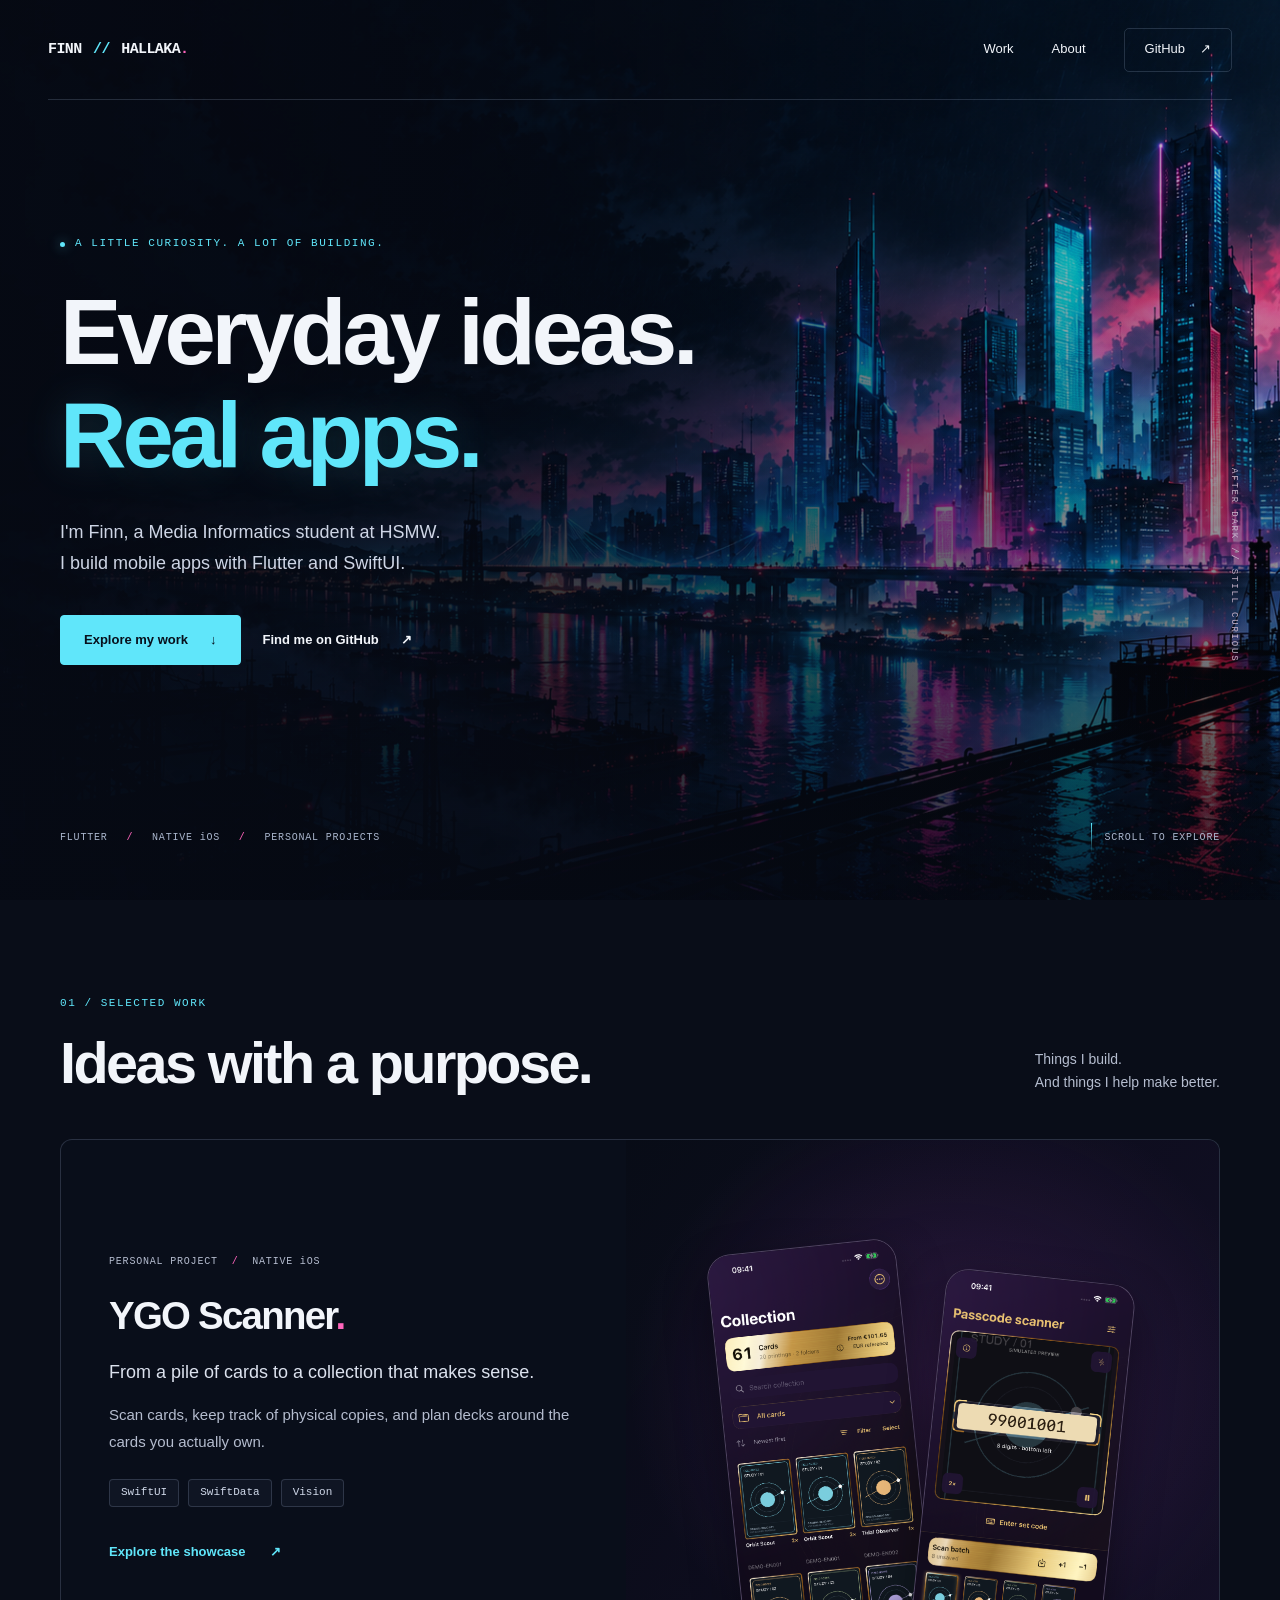
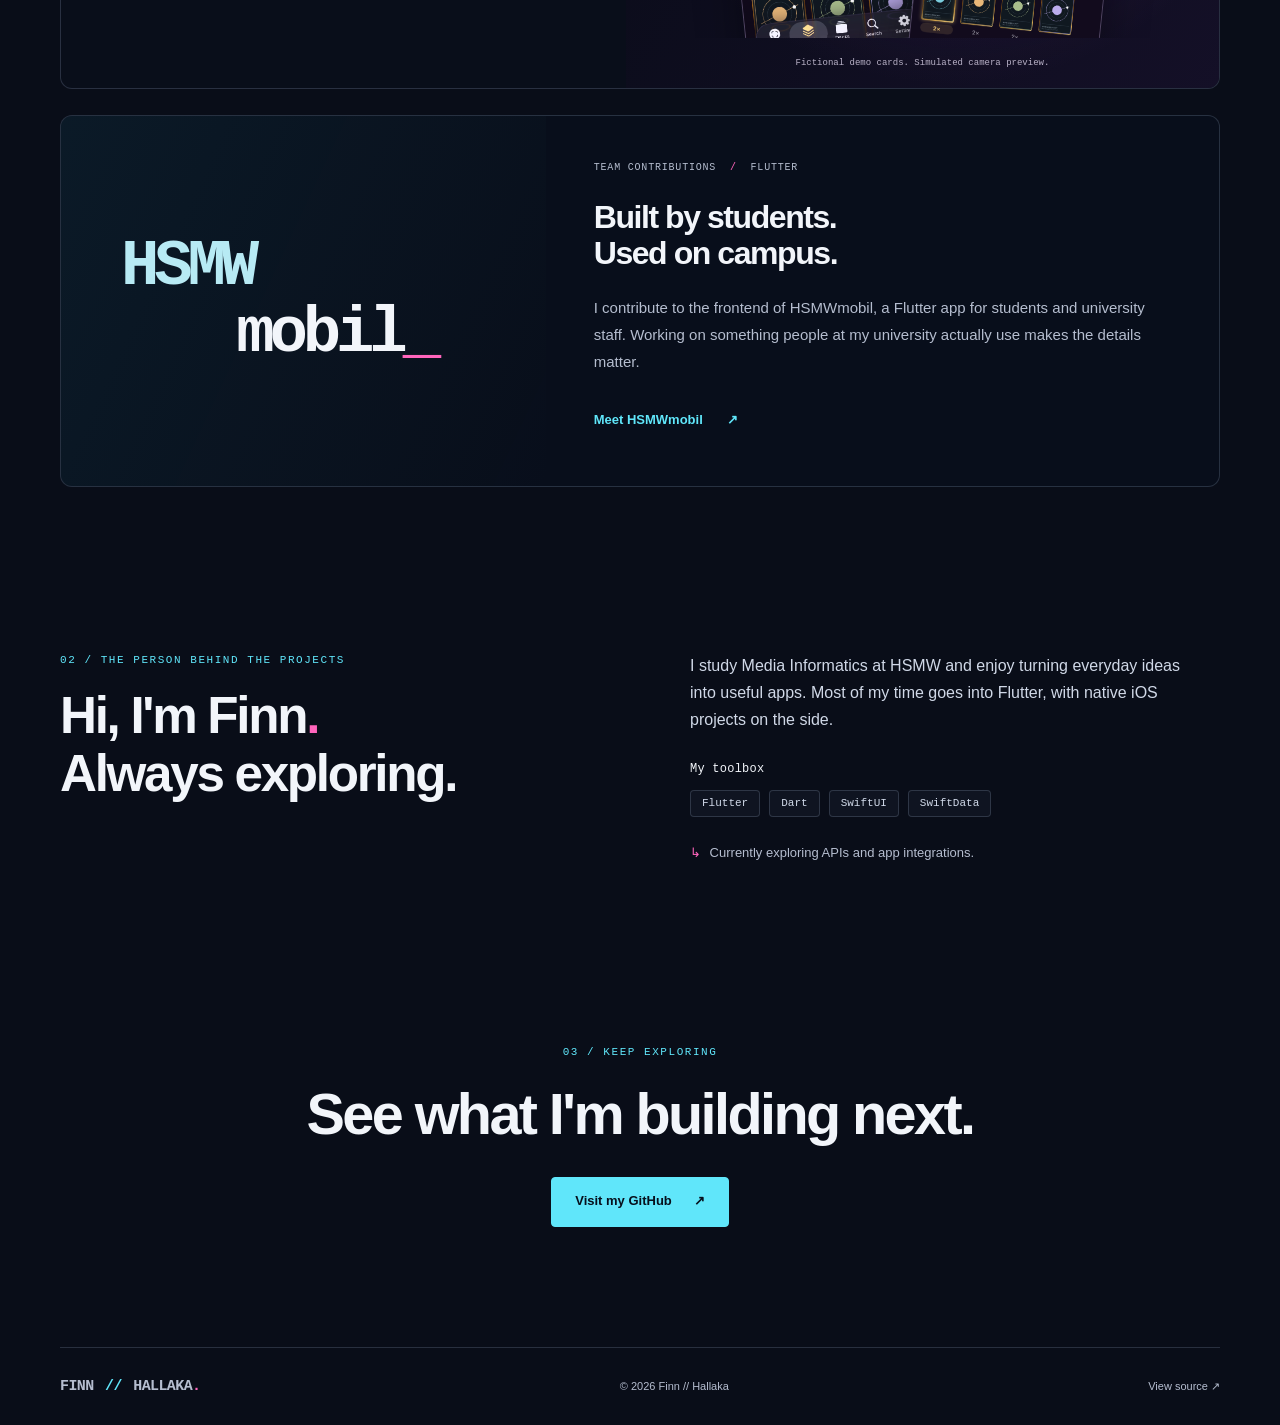
==== site/index.html @ 642d0699 "Build Neon City portfolio for GitHub Pages" ====
<!doctype html>
<html lang="en">
<head>
  <meta charset="utf-8">
  <meta name="viewport" content="width=device-width, initial-scale=1">
  <meta name="color-scheme" content="dark">
  <meta name="theme-color" content="#090d18">
  <title>Finn // Hallaka — Mobile apps &amp; everyday ideas</title>
  <meta name="description" content="Media Informatics student building Flutter and native iOS apps. Explore YGO Scanner, HSMWmobil contributions, and the ideas behind them.">
  <meta property="og:title" content="Finn // Hallaka — Neon City">
  <meta property="og:description" content="Mobile apps. Personal projects. Always exploring.">
  <meta property="og:type" content="website">
  <meta property="og:url" content="https://hallaka01.github.io/">
  <meta property="og:image" content="https://hallaka01.github.io/assets/social-banner.png">
  <meta name="twitter:card" content="summary_large_image">
  <link rel="canonical" href="https://hallaka01.github.io/">
  <link rel="icon" type="image/svg+xml" href="assets/favicon.svg">
  <link rel="preload" as="image" href="assets/neon-city.png">
  <link rel="stylesheet" href="styles/base.css">
  <link rel="stylesheet" href="styles/components.css">
  <link rel="stylesheet" href="styles/responsive.css">
  <script src="scripts/main.js" defer></script>
</head>
<body>
  <a class="skip-link" href="#main">Skip to content</a>
  <div class="city-background" aria-hidden="true"></div>
  <div class="city-shade" aria-hidden="true"></div>

  <header class="site-header">
    <a class="wordmark" href="#home" aria-label="Finn Hallaka, home">FINN <span>//</span> HALLAKA<span class="brand-dot">.</span></a>
    <button class="menu-toggle" type="button" aria-expanded="false" aria-controls="site-nav">
      <span class="menu-icon" aria-hidden="true"></span><span>Menu</span>
    </button>
    <nav id="site-nav" class="site-nav" aria-label="Main navigation">
      <a href="#work">Work</a>
      <a href="#about">About</a>
      <a class="nav-github" href="https://github.com/Hallaka01" target="_blank" rel="noopener noreferrer">GitHub <span aria-hidden="true">↗</span></a>
    </nav>
  </header>

  <main id="main">
    <section id="home" class="hero section-shell" aria-labelledby="hero-title">
      <div class="hero-copy">
        <p class="eyebrow"><span class="signal-dot" aria-hidden="true"></span> A LITTLE CURIOSITY. A LOT OF BUILDING.</p>
        <h1 id="hero-title">Everyday ideas.<br><span>Real apps.</span></h1>
        <p class="hero-intro">I'm Finn, a Media Informatics student at HSMW.<br>I build mobile apps with Flutter and SwiftUI.</p>
        <div class="hero-actions">
          <a class="button button-primary" href="#work">Explore my work <span aria-hidden="true">↓</span></a>
          <a class="button button-quiet" href="https://github.com/Hallaka01" target="_blank" rel="noopener noreferrer">Find me on GitHub <span aria-hidden="true">↗</span></a>
        </div>
      </div>
      <div class="hero-footnote">
        <span>FLUTTER <b>/</b> NATIVE iOS <b>/</b> PERSONAL PROJECTS</span>
        <a href="#work"><span class="scroll-line" aria-hidden="true"></span> SCROLL TO EXPLORE</a>
      </div>
      <span class="city-caption" aria-hidden="true">AFTER DARK // STILL CURIOUS</span>
    </section>

    <section id="work" class="work-section section-shell" aria-labelledby="work-title">
      <div class="section-heading" data-reveal>
        <div><p class="eyebrow">01 / SELECTED WORK</p><h2 id="work-title">Ideas with a purpose.</h2></div>
        <p>Things I build.<br>And things I help make better.</p>
      </div>

      <article class="project project-ygo" data-reveal aria-labelledby="ygo-title">
        <div class="project-copy">
          <p class="project-kicker">PERSONAL PROJECT <span>/</span> NATIVE iOS</p>
          <h3 id="ygo-title">YGO Scanner<span class="accent-dot">.</span></h3>
          <p>From a pile of cards to a collection that makes sense.</p>
          <p class="project-description">Scan cards, keep track of physical copies, and plan decks around the cards you actually own.</p>
          <ul class="tag-list" aria-label="YGO Scanner technologies">
            <li>SwiftUI</li><li>SwiftData</li><li>Vision</li>
          </ul>
          <a class="text-link" href="https://github.com/Hallaka01/ygo-scanner-showcase" target="_blank" rel="noopener noreferrer">Explore the showcase <span aria-hidden="true">↗</span></a>
        </div>
        <figure class="project-visual">
          <div class="phone-shots">
            <img class="phone-shot phone-collection" src="assets/collection.png" alt="YGO Scanner's purple and gold collection gallery with fictional demo cards" width="1206" height="2622" loading="lazy" decoding="async">
            <img class="phone-shot phone-scanner" src="assets/scanner.png" alt="The scanner interface with a simulated passcode preview and a batch of pending cards" width="1206" height="2622" loading="lazy" decoding="async">
          </div>
          <figcaption>Fictional demo cards. Simulated camera preview.</figcaption>
        </figure>
      </article>

      <article class="project project-hsmw" data-reveal aria-labelledby="hsmw-title">
        <div class="hsmw-mark" aria-hidden="true"><span>HSMW</span><span>mobil<span class="accent-dot">_</span></span></div>
        <div class="project-copy">
          <p class="project-kicker">TEAM CONTRIBUTIONS <span>/</span> FLUTTER</p>
          <h3 id="hsmw-title">Built by students.<br>Used on campus.</h3>
          <p class="project-description">I contribute to the frontend of HSMWmobil, a Flutter app for students and university staff. Working on something people at my university actually use makes the details matter.</p>
          <a class="text-link" href="https://github.com/HSMWmobil" target="_blank" rel="noopener noreferrer">Meet HSMWmobil <span aria-hidden="true">↗</span></a>
        </div>
      </article>
    </section>

    <section id="about" class="about-section section-shell" aria-labelledby="about-title">
      <div class="about-heading" data-reveal>
        <p class="eyebrow">02 / THE PERSON BEHIND THE PROJECTS</p>
        <h2 id="about-title">Hi, I'm Finn<span class="accent-dot">.</span><br>Always exploring.</h2>
      </div>
      <div class="about-copy" data-reveal>
        <p>I study Media Informatics at HSMW and enjoy turning everyday ideas into useful apps. Most of my time goes into Flutter, with native iOS projects on the side.</p>
        <div class="toolbox">
          <h3>My toolbox</h3>
          <ul class="tag-list" aria-label="Technologies I work with"><li>Flutter</li><li>Dart</li><li>SwiftUI</li><li>SwiftData</li></ul>
        </div>
        <p class="learning-note"><span aria-hidden="true">↳</span> Currently exploring APIs and app integrations.</p>
      </div>
    </section>

    <section class="connect-section section-shell" aria-labelledby="connect-title" data-reveal>
      <p class="eyebrow">03 / KEEP EXPLORING</p>
      <h2 id="connect-title">See what I'm building next.</h2>
      <a class="button button-primary" href="https://github.com/Hallaka01" target="_blank" rel="noopener noreferrer">Visit my GitHub <span aria-hidden="true">↗</span></a>
    </section>
  </main>

  <footer class="site-footer section-shell">
    <a class="wordmark" href="#home">FINN <span>//</span> HALLAKA<span class="brand-dot">.</span></a>
    <span>© <span id="year">2026</span> Finn // Hallaka</span>
    <a href="https://github.com/Hallaka01/Hallaka01.github.io" target="_blank" rel="noopener noreferrer">View source <span aria-hidden="true">↗</span></a>
  </footer>
</body>
</html>
---- site/styles/base.css ----
:root {
  color-scheme: dark;
  --ink: #f2f5fa;
  --muted: #b5bdcf;
  --surface: #090d18;
  --cyan: #60e6fa;
  --pink: #ff65bc;
  --line: rgb(195 217 255 / 17%);
  --mono: ui-monospace, "SFMono-Regular", Consolas, "Liberation Mono", monospace;
  --sans: -apple-system, BlinkMacSystemFont, "Segoe UI", sans-serif;
}
* { box-sizing: border-box; }
html { scroll-behavior: smooth; scroll-padding-top: 100px; }
body { margin: 0; background: var(--surface); color: var(--ink); font: 17px/1.7 var(--sans); }
body, button, a { -webkit-tap-highlight-color: transparent; }
::selection { background: var(--cyan); color: var(--surface); }
a { color: inherit; text-decoration: none; }
button { font: inherit; }
a, button { touch-action: manipulation; }
a:focus-visible, button:focus-visible { outline: 2px solid var(--cyan); outline-offset: 6px; }
img { display: block; max-width: 100%; }
h1, h2, h3, p, ul, figure { margin: 0; }
h1, h2, h3 { line-height: 1.12; letter-spacing: -0.045em; }
h1 { font-size: clamp(3.3rem, 7.2vw, 6.7rem); font-weight: 750; }
h2 { font-size: clamp(2.2rem, 4.5vw, 4rem); font-weight: 650; }
h3 { font-size: clamp(1.8rem, 3vw, 3rem); font-weight: 650; }
.section-shell { width: min(1160px, calc(100% - 96px)); margin-inline: auto; }
.eyebrow { font: 11px/1.6 var(--mono); letter-spacing: 0.14em; color: var(--cyan); }
.accent-dot, .brand-dot { color: var(--pink); }
.city-background {
  position: fixed; inset: 0; z-index: -3;
  background: var(--surface) url("../assets/neon-city.png") 68% center / cover no-repeat;
}
.city-shade {
  position: fixed; inset: 0; z-index: -2; pointer-events: none;
  background: linear-gradient(90deg, rgb(6 10 20 / 94%) 0%, rgb(6 10 20 / 75%) 38%, rgb(6 10 20 / 16%) 100%),
    linear-gradient(0deg, rgb(6 10 20 / 72%), transparent 70%);
}
.skip-link {
  position: absolute; left: 20px; top: -100px; z-index: 20;
  padding: 12px 20px; background: var(--cyan); color: var(--surface);
}
.skip-link:focus { top: 16px; }
.site-header {
  width: min(1320px, calc(100% - 96px)); margin-inline: auto;
  height: 100px; display: flex; align-items: center; justify-content: space-between;
  gap: 24px; border-bottom: 1px solid var(--line); position: relative; z-index: 5;
}
.wordmark { font: 600 15px/1.4 var(--mono); letter-spacing: -0.04em; white-space: nowrap; }
.wordmark > span:first-child { color: var(--cyan); padding-inline: 3px; }
.site-nav { display: flex; align-items: center; gap: 38px; }
.site-nav > a { font-size: 13px; font-weight: 500; min-height: 44px; display: inline-flex; align-items: center; }
.site-nav > a:hover { color: var(--cyan); }
.site-nav .nav-github { gap: 15px; border: 1px solid var(--line); border-radius: 5px; padding-inline: 20px; }
.menu-toggle { display: none; }
.hero { min-height: min(840px, calc(100svh - 100px)); position: relative; display: flex; align-items: center; padding-top: 40px; padding-bottom: 140px; }
.hero-copy { max-width: 850px; }
.hero .eyebrow { display: flex; align-items: center; gap: 10px; margin-bottom: 28px; }
.signal-dot { width: 5px; height: 5px; background: var(--cyan); box-shadow: 0 0 12px rgb(96 230 250 / 65%); border-radius: 50%; flex-shrink: 0; }
.hero h1 span { color: var(--cyan); text-shadow: 0 0 44px rgb(96 230 250 / 16%); }
.hero-intro { color: #ced5e5; margin-top: 30px; max-width: 550px; font-size: 18px; }
.hero-actions { display: flex; flex-wrap: wrap; align-items: center; gap: 22px; margin-top: 36px; }
.button { display: inline-flex; justify-content: center; align-items: center; gap: 22px; min-height: 50px; padding: 12px 23px; border-radius: 4px; font-size: 13px; font-weight: 650; transition: background 180ms, box-shadow 180ms, transform 180ms; }
.button-primary { background: var(--cyan); color: #07101c; border: 1px solid var(--cyan); }
.button-primary:hover { background: #a5f4ff; box-shadow: 0 0 28px rgb(96 230 250 / 17%); transform: translateY(-2px); }
.button-quiet { padding-inline: 0; color: var(--ink); }
.button-quiet:hover { color: var(--cyan); }
.hero-footnote { position: absolute; left: 0; right: 0; bottom: 40px; display: flex; align-items: center; justify-content: space-between; gap: 30px; color: #aab6cd; font: 10px/1.6 var(--mono); letter-spacing: 0.08em; }
.hero-footnote b { color: var(--pink); margin-inline: 12px; font-weight: 400; }
.hero-footnote a { display: inline-flex; align-items: center; gap: 12px; min-height: 44px; }
.scroll-line { width: 1px; height: 30px; background: linear-gradient(var(--cyan), transparent); }
.city-caption { position: absolute; right: -20px; top: 46%; writing-mode: vertical-rl; font: 9px/1.5 var(--mono); letter-spacing: 0.2em; color: #c7b3ca; }
main, .site-footer, .site-header { position: relative; }
.section-heading { display: flex; align-items: end; justify-content: space-between; gap: 40px; margin-bottom: 44px; }
.section-heading .eyebrow, .about-heading .eyebrow { margin-bottom: 18px; }
.section-heading > p { color: var(--muted); font-size: 14px; line-height: 1.7; }
.work-section { padding-top: 95px; padding-bottom: 65px; }
.about-section { padding-top: 100px; padding-bottom: 100px; }
.connect-section { padding-block: 80px 120px; text-align: center; }
.connect-section .eyebrow { margin-bottom: 20px; }
.connect-section h2 { max-width: 700px; margin-inline: auto; }
.connect-section .button { margin-top: 30px; }
.site-footer { display: flex; align-items: center; justify-content: space-between; gap: 24px; padding-block: 28px; border-top: 1px solid var(--line); color: var(--muted); font-size: 11px; }
.site-footer > a:last-child:hover { color: var(--cyan); }
@media (prefers-reduced-motion: reduce) {
  html { scroll-behavior: auto; }
  *, *::before, *::after { transition: none !important; animation: none !important; }
}
---- site/styles/components.css ----
.project { border: 1px solid var(--line); border-radius: 12px; overflow: hidden; background: rgb(10 15 28 / 84%); }
.project-ygo { display: grid; grid-template-columns: 1fr 1.05fr; min-height: 550px; }
.project-copy { padding: 58px 48px; align-self: center; }
.project-kicker { color: var(--muted); font: 10px/1.6 var(--mono); letter-spacing: 0.08em; margin-bottom: 24px; }
.project-kicker span { color: var(--pink); padding-inline: 7px; }
.project-copy h3 { margin-bottom: 22px; }
.project-copy > p:not(.project-kicker) { color: #dce2ee; font-size: 18px; line-height: 1.55; }
.project-copy > .project-description { margin-top: 14px; color: var(--muted) !important; font-size: 15px !important; line-height: 1.8 !important; }
.tag-list { list-style: none; padding: 0; display: flex; flex-wrap: wrap; gap: 9px; }
.tag-list li { color: #d0d9e9; border: 1px solid var(--line); background: rgb(167 192 255 / 4%); padding: 4px 11px; border-radius: 4px; font: 11px/1.6 var(--mono); }
.project .tag-list { margin-top: 24px; }
.text-link { display: inline-flex; align-items: center; gap: 24px; color: var(--cyan); font-size: 13px; font-weight: 600; min-height: 44px; margin-top: 23px; }
.text-link:hover { color: #b4f6ff; }
.text-link span { transition: transform 180ms; }
.text-link:hover span { transform: translate(2px, -2px); }
.project-visual { position: relative; min-width: 0; display: flex; flex-direction: column; justify-content: end; padding: 46px 26px 18px; background: radial-gradient(ellipse at 55% 45%, rgb(117 51 141 / 30%), transparent 70%), linear-gradient(125deg, rgb(8 10 20 / 50%), rgb(24 17 43 / 75%)); }
.phone-shots { display: flex; align-items: start; justify-content: center; gap: 17px; height: 420px; overflow: hidden; padding: 8px; }
.phone-shot { width: min(43%, 190px); height: auto; border: 1px solid rgb(221 200 255 / 30%); border-radius: 23px; box-shadow: 0 18px 45px rgb(0 0 0 / 40%); background: #120b1d; }
.phone-collection { transform: rotate(-6deg) translateY(20px); }
.phone-scanner { transform: rotate(6deg) translateY(50px); }
.project-visual figcaption { font: 9px/1.6 var(--mono); color: #b9b2c8; text-align: center; padding-top: 18px; }
.project-hsmw { margin-top: 26px; display: grid; grid-template-columns: 0.72fr 1fr; align-items: stretch; background: rgb(9 15 28 / 88%); }
.project-hsmw .project-copy { padding-block: 44px; }
.project-hsmw .project-copy h3 { font-size: clamp(1.6rem, 2.5vw, 2.4rem); }
.hsmw-mark { display: flex; flex-direction: column; justify-content: center; padding: 45px 60px; background: linear-gradient(115deg, rgb(27 73 91 / 20%), transparent); font: 600 clamp(2.6rem, 5vw, 4.7rem)/0.95 var(--mono); letter-spacing: -0.08em; color: #b7eaf4; }
.hsmw-mark > span:last-child { margin-left: 3ch; margin-top: 6px; color: var(--ink); }
.about-section { display: grid; grid-template-columns: 1fr 1fr; gap: 100px; }
.about-heading h2 { font-size: clamp(2.2rem, 4vw, 3.8rem); }
.about-copy { align-self: center; max-width: 510px; }
.about-copy > p { color: #d0d8e7; font-size: 16px; }
.toolbox { margin-top: 30px; }
.toolbox h3 { font-size: 12px; font-family: var(--mono); font-weight: 500; letter-spacing: 0.02em; color: var(--ink); margin-bottom: 13px; }
.about-copy .learning-note { margin-top: 25px; font-size: 13px; color: var(--muted); }
.learning-note > span { color: var(--pink); margin-right: 5px; }
.js [data-reveal] { transition: opacity 600ms ease, transform 600ms ease; }
.js [data-reveal].will-reveal { opacity: 0; transform: translateY(16px); }
.not-found { min-height: 100svh; display: grid; place-content: center; gap: 24px; padding-block: 70px; max-width: 760px; }
.not-found h1 { font-size: clamp(3.5rem, 10vw, 6rem); }
.not-found p:not(.eyebrow) { max-width: 520px; color: var(--muted); }
.not-found .button { justify-self: start; }
---- site/styles/responsive.css ----
@media (min-width: 1600px) {
  .hero { min-height: 860px; }
}
@media (max-width: 1000px) {
  .section-shell, .site-header { width: calc(100% - 64px); }
  .hero { min-height: 740px; }
  .hero h1 { font-size: clamp(3.4rem, 8vw, 5.6rem); }
  .project-copy { padding: 40px 32px; }
  .phone-shots { height: 360px; gap: 12px; }
  .phone-shot { border-radius: 18px; }
  .project-ygo { min-height: 490px; }
  .hsmw-mark { padding-inline: 36px; }
  .about-section { gap: 55px; }
  .city-caption { right: -13px; }
}
@media (max-width: 700px) {
  html { scroll-padding-top: 24px; }
  body { font-size: 16px; }
  .section-shell, .site-header { width: calc(100% - 40px); }
  .site-header { height: auto; min-height: 82px; flex-wrap: wrap; padding-block: 18px; gap: 15px; }
  .wordmark { font-size: 13px; }
  .site-nav { width: 100%; justify-content: flex-start; gap: 24px; flex-wrap: wrap; }
  .site-nav > a { font-size: 12px; }
  .site-nav .nav-github { padding-inline: 15px; }
  .js .menu-toggle { display: inline-flex; align-items: center; justify-content: center; gap: 9px; min-height: 44px; padding: 8px 12px; border: 1px solid var(--line); border-radius: 4px; color: var(--ink); background: rgb(10 15 28 / 70%); font: 11px/1.4 var(--mono); }
  .menu-icon { width: 13px; height: 8px; border-block: 1px solid currentColor; }
  .js .site-nav { display: none; padding-top: 12px; border-top: 1px solid var(--line); }
  .js .site-nav.is-open { display: flex; }
  .hero { min-height: min(780px, calc(100svh - 82px)); padding-top: 65px; padding-bottom: 140px; align-items: center; }
  .hero h1 { font-size: clamp(2.75rem, 10.8vw, 4.65rem); }
  .hero .eyebrow { font-size: 9px; max-width: 290px; letter-spacing: 0.08em; margin-bottom: 22px; }
  .hero-intro { font-size: 16px; margin-top: 26px; max-width: 380px; }
  .hero-actions { margin-top: 28px; column-gap: 20px; row-gap: 9px; }
  .button { font-size: 12px; min-height: 48px; padding-inline: 18px; gap: 18px; }
  .button-quiet { padding-left: 0; }
  .city-shade { background: linear-gradient(90deg, rgb(6 10 20 / 88%), rgb(6 10 20 / 50%)), linear-gradient(0deg, rgb(6 10 20 / 80%), transparent 90%); }
  .city-background { background-position: 67% center; }
  .city-caption { display: none; }
  .hero-footnote { bottom: 25px; flex-direction: column; align-items: flex-start; gap: 10px; font-size: 8px; letter-spacing: 0.04em; }
  .hero-footnote b { margin-inline: 7px; }
  .hero-footnote a { min-height: 30px; }
  .scroll-line { height: 20px; }
  .work-section { padding-top: 65px; padding-bottom: 40px; }
  .section-heading { align-items: start; flex-direction: column; gap: 18px; margin-bottom: 28px; }
  .section-heading > p { font-size: 13px; }
  .section-heading > p br { display: none; }
  h2 { font-size: clamp(2.1rem, 8vw, 3.2rem); }
  .eyebrow { font-size: 9px; }
  .project-ygo, .project-hsmw { grid-template-columns: 1fr; }
  .project-copy { padding: 32px 25px; }
  .project-kicker { font-size: 9px; margin-bottom: 20px; }
  .project-copy h3 { font-size: 2rem; }
  .project-copy > p:not(.project-kicker) { font-size: 16px; }
  .project-copy > .project-description { font-size: 14px !important; }
  .project-visual { padding-top: 22px; }
  .phone-shots { height: 350px; gap: 17px; }
  .phone-shot { width: min(43%, 174px); border-radius: 20px; }
  .hsmw-mark { min-height: 220px; padding: 40px; font-size: 3.8rem; }
  .hsmw-mark > span:last-child { margin-left: 2.6ch; }
  .project-hsmw .project-copy { padding: 30px 25px; }
  .about-section { grid-template-columns: 1fr; gap: 30px; padding-block: 65px; }
  .about-copy > p { font-size: 15px; }
  .connect-section { padding-block: 45px 75px; text-align: left; }
  .connect-section .button { margin-top: 25px; }
  .site-footer { align-items: flex-start; flex-direction: column; gap: 12px; padding-block: 25px; }
  .site-footer > a:last-child { min-height: 35px; display: flex; align-items: center; }
}
@media (max-width: 360px) {
  .hero { padding-top: 50px; min-height: 720px; }
  .hero h1 { font-size: 2.65rem; }
  .hero-intro br { display: none; }
  .hero-actions { align-items: flex-start; flex-direction: column; }
  .phone-shots { height: 295px; gap: 12px; }
}
@media (prefers-reduced-motion: reduce) {
  .js [data-reveal].will-reveal { opacity: 1; transform: none; }
}
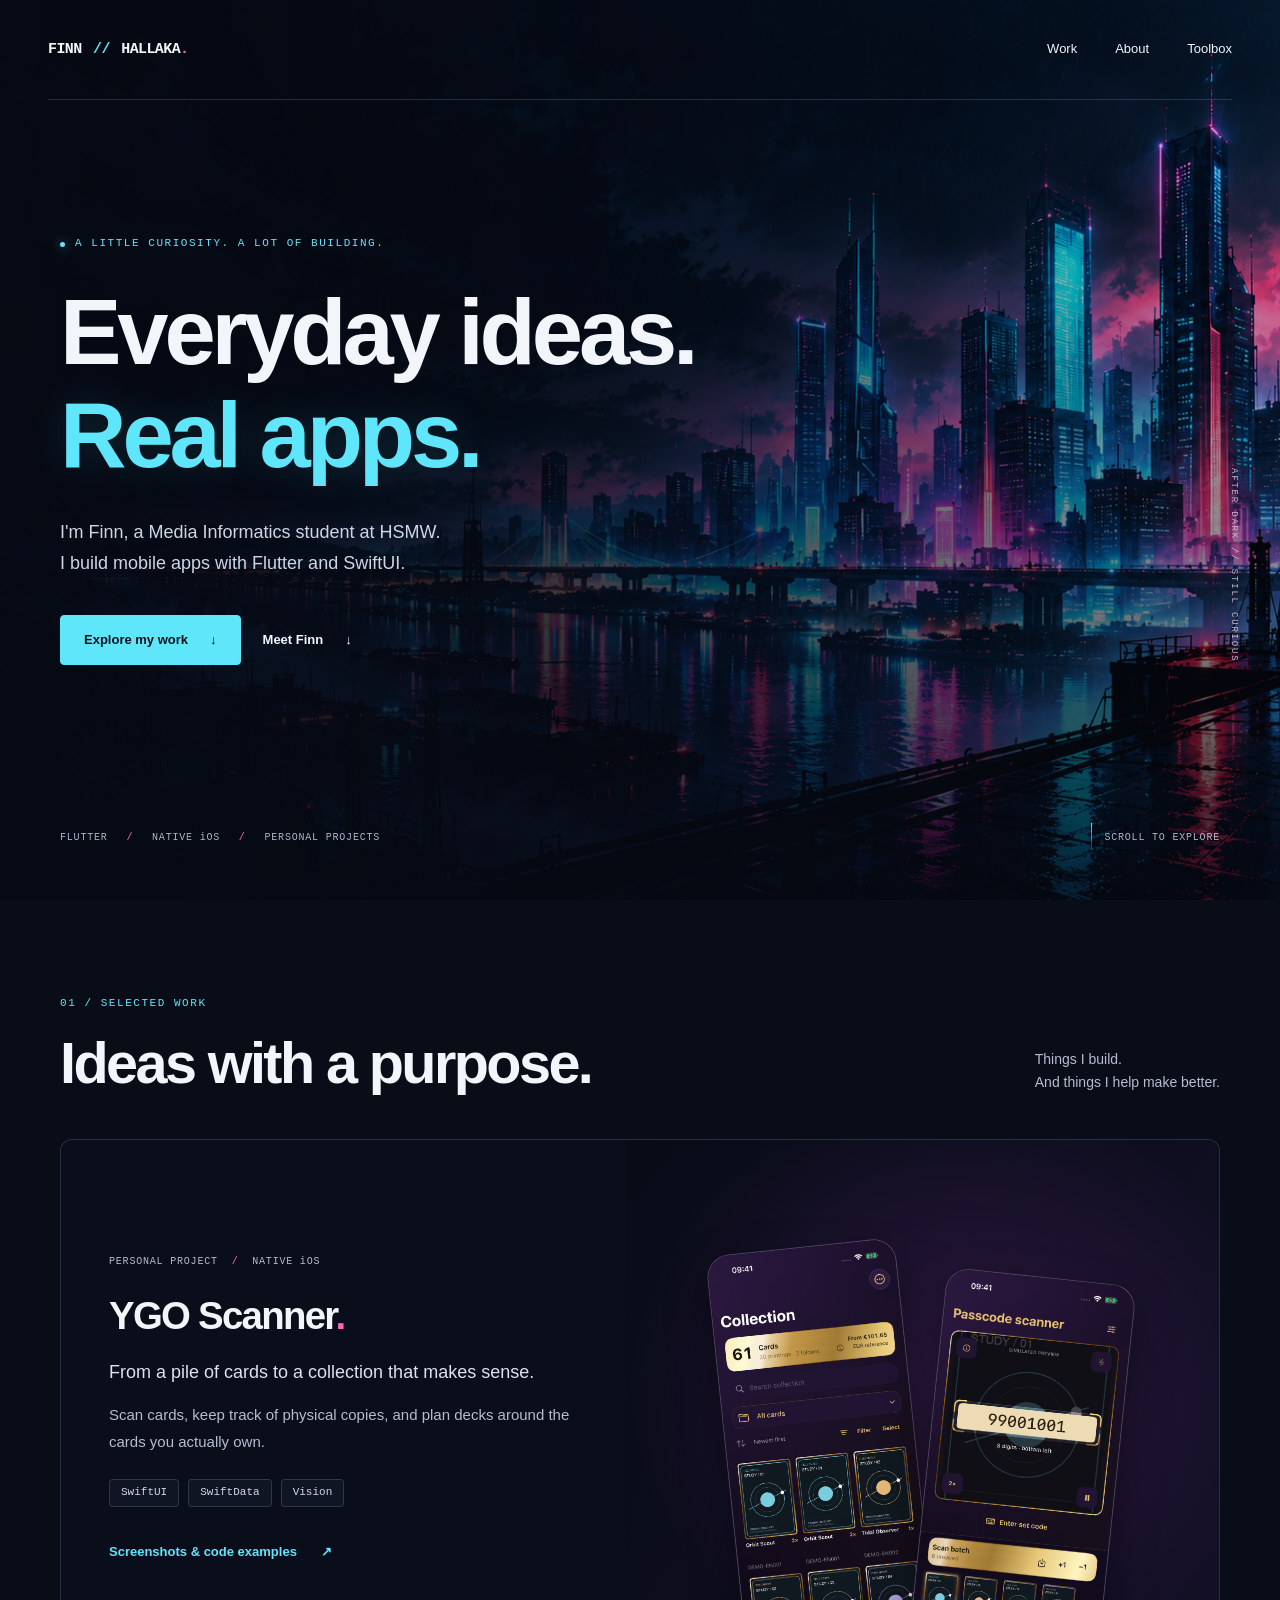
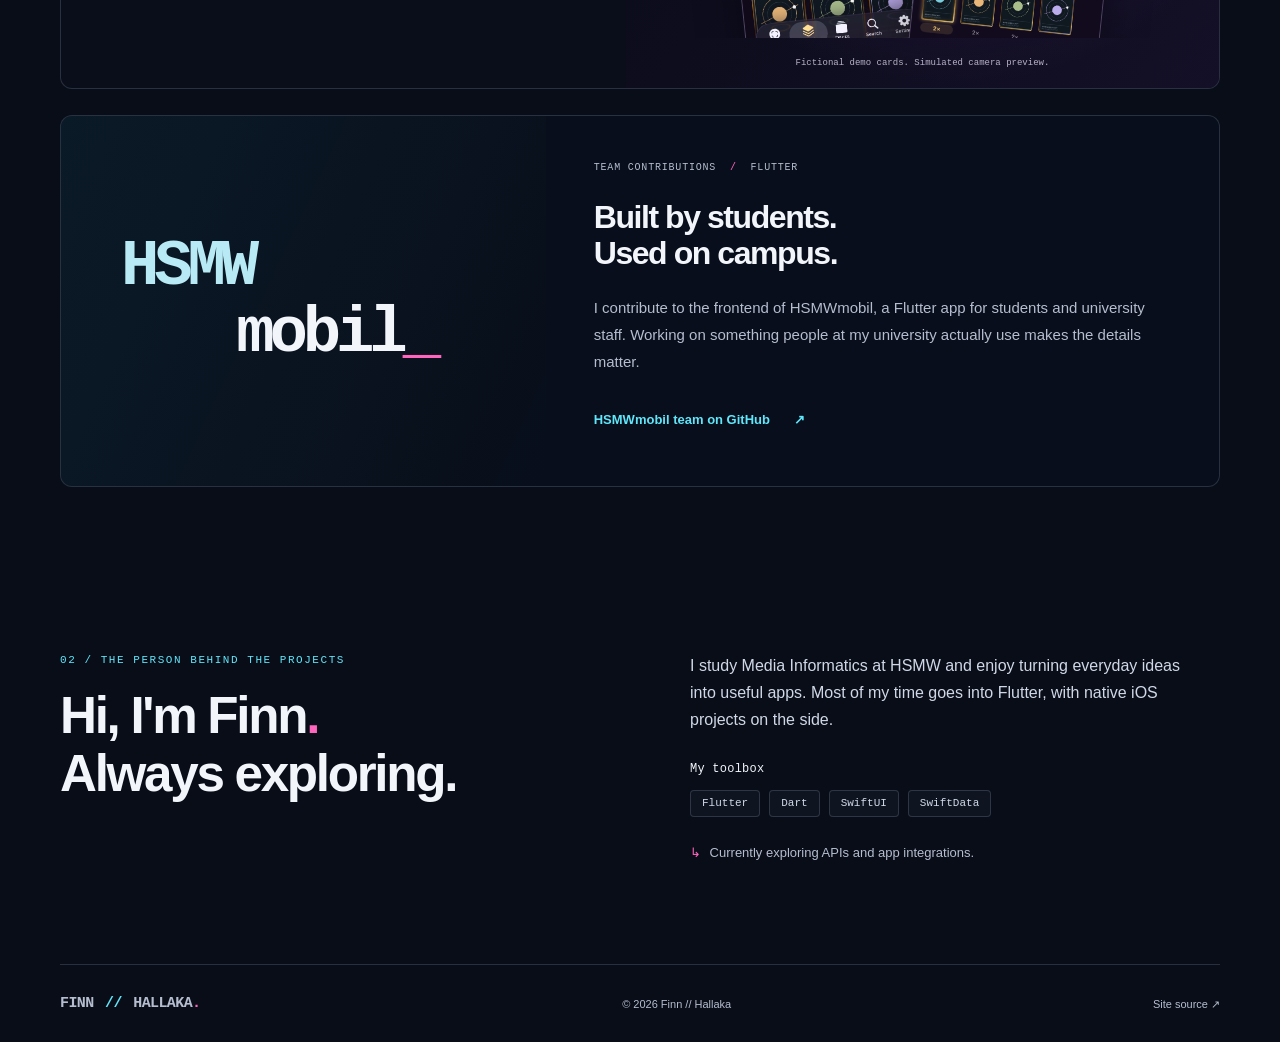
==== commit 9d1b0907: "Make the portfolio the complete profile destination" ====
--- a/site/index.html
+++ b/site/index.html
@@ -34,7 +34,7 @@
     <nav id="site-nav" class="site-nav" aria-label="Main navigation">
       <a href="#work">Work</a>
       <a href="#about">About</a>
-      <a class="nav-github" href="https://github.com/Hallaka01" target="_blank" rel="noopener noreferrer">GitHub <span aria-hidden="true">↗</span></a>
+      <a href="#toolbox">Toolbox</a>
     </nav>
   </header>
 
@@ -46,7 +46,7 @@
         <p class="hero-intro">I'm Finn, a Media Informatics student at HSMW.<br>I build mobile apps with Flutter and SwiftUI.</p>
         <div class="hero-actions">
           <a class="button button-primary" href="#work">Explore my work <span aria-hidden="true">↓</span></a>
-          <a class="button button-quiet" href="https://github.com/Hallaka01" target="_blank" rel="noopener noreferrer">Find me on GitHub <span aria-hidden="true">↗</span></a>
+          <a class="button button-quiet" href="#about">Meet Finn <span aria-hidden="true">↓</span></a>
         </div>
       </div>
       <div class="hero-footnote">
@@ -62,7 +62,7 @@
         <p>Things I build.<br>And things I help make better.</p>
       </div>
 
-      <article class="project project-ygo" data-reveal aria-labelledby="ygo-title">
+      <article id="ygo-scanner" class="project project-ygo" data-reveal aria-labelledby="ygo-title">
         <div class="project-copy">
           <p class="project-kicker">PERSONAL PROJECT <span>/</span> NATIVE iOS</p>
           <h3 id="ygo-title">YGO Scanner<span class="accent-dot">.</span></h3>
@@ -71,7 +71,7 @@
           <ul class="tag-list" aria-label="YGO Scanner technologies">
             <li>SwiftUI</li><li>SwiftData</li><li>Vision</li>
           </ul>
-          <a class="text-link" href="https://github.com/Hallaka01/ygo-scanner-showcase" target="_blank" rel="noopener noreferrer">Explore the showcase <span aria-hidden="true">↗</span></a>
+          <a class="text-link" href="https://github.com/Hallaka01/ygo-scanner-showcase" target="_blank" rel="noopener noreferrer">Screenshots &amp; code examples <span aria-hidden="true">↗</span></a>
         </div>
         <figure class="project-visual">
           <div class="phone-shots">
@@ -82,13 +82,13 @@
         </figure>
       </article>
 
-      <article class="project project-hsmw" data-reveal aria-labelledby="hsmw-title">
+      <article id="hsmwmobil" class="project project-hsmw" data-reveal aria-labelledby="hsmw-title">
         <div class="hsmw-mark" aria-hidden="true"><span>HSMW</span><span>mobil<span class="accent-dot">_</span></span></div>
         <div class="project-copy">
           <p class="project-kicker">TEAM CONTRIBUTIONS <span>/</span> FLUTTER</p>
           <h3 id="hsmw-title">Built by students.<br>Used on campus.</h3>
           <p class="project-description">I contribute to the frontend of HSMWmobil, a Flutter app for students and university staff. Working on something people at my university actually use makes the details matter.</p>
-          <a class="text-link" href="https://github.com/HSMWmobil" target="_blank" rel="noopener noreferrer">Meet HSMWmobil <span aria-hidden="true">↗</span></a>
+          <a class="text-link" href="https://github.com/HSMWmobil" target="_blank" rel="noopener noreferrer">HSMWmobil team on GitHub <span aria-hidden="true">↗</span></a>
         </div>
       </article>
     </section>
@@ -100,25 +100,19 @@
       </div>
       <div class="about-copy" data-reveal>
         <p>I study Media Informatics at HSMW and enjoy turning everyday ideas into useful apps. Most of my time goes into Flutter, with native iOS projects on the side.</p>
-        <div class="toolbox">
+        <div id="toolbox" class="toolbox">
           <h3>My toolbox</h3>
           <ul class="tag-list" aria-label="Technologies I work with"><li>Flutter</li><li>Dart</li><li>SwiftUI</li><li>SwiftData</li></ul>
         </div>
         <p class="learning-note"><span aria-hidden="true">↳</span> Currently exploring APIs and app integrations.</p>
       </div>
     </section>
-
-    <section class="connect-section section-shell" aria-labelledby="connect-title" data-reveal>
-      <p class="eyebrow">03 / KEEP EXPLORING</p>
-      <h2 id="connect-title">See what I'm building next.</h2>
-      <a class="button button-primary" href="https://github.com/Hallaka01" target="_blank" rel="noopener noreferrer">Visit my GitHub <span aria-hidden="true">↗</span></a>
-    </section>
   </main>
 
   <footer class="site-footer section-shell">
     <a class="wordmark" href="#home">FINN <span>//</span> HALLAKA<span class="brand-dot">.</span></a>
     <span>© <span id="year">2026</span> Finn // Hallaka</span>
-    <a href="https://github.com/Hallaka01/Hallaka01.github.io" target="_blank" rel="noopener noreferrer">View source <span aria-hidden="true">↗</span></a>
+    <a href="https://github.com/Hallaka01/Hallaka01.github.io" target="_blank" rel="noopener noreferrer">Site source <span aria-hidden="true">↗</span></a>
   </footer>
 </body>
 </html>
--- a/site/styles/base.css
+++ b/site/styles/base.css
@@ -51,7 +51,6 @@
 .site-nav { display: flex; align-items: center; gap: 38px; }
 .site-nav > a { font-size: 13px; font-weight: 500; min-height: 44px; display: inline-flex; align-items: center; }
 .site-nav > a:hover { color: var(--cyan); }
-.site-nav .nav-github { gap: 15px; border: 1px solid var(--line); border-radius: 5px; padding-inline: 20px; }
 .menu-toggle { display: none; }
 .hero { min-height: min(840px, calc(100svh - 100px)); position: relative; display: flex; align-items: center; padding-top: 40px; padding-bottom: 140px; }
 .hero-copy { max-width: 850px; }
@@ -76,10 +75,6 @@
 .section-heading > p { color: var(--muted); font-size: 14px; line-height: 1.7; }
 .work-section { padding-top: 95px; padding-bottom: 65px; }
 .about-section { padding-top: 100px; padding-bottom: 100px; }
-.connect-section { padding-block: 80px 120px; text-align: center; }
-.connect-section .eyebrow { margin-bottom: 20px; }
-.connect-section h2 { max-width: 700px; margin-inline: auto; }
-.connect-section .button { margin-top: 30px; }
 .site-footer { display: flex; align-items: center; justify-content: space-between; gap: 24px; padding-block: 28px; border-top: 1px solid var(--line); color: var(--muted); font-size: 11px; }
 .site-footer > a:last-child:hover { color: var(--cyan); }
 @media (prefers-reduced-motion: reduce) {
--- a/site/styles/responsive.css
+++ b/site/styles/responsive.css
@@ -21,7 +21,6 @@
   .wordmark { font-size: 13px; }
   .site-nav { width: 100%; justify-content: flex-start; gap: 24px; flex-wrap: wrap; }
   .site-nav > a { font-size: 12px; }
-  .site-nav .nav-github { padding-inline: 15px; }
   .js .menu-toggle { display: inline-flex; align-items: center; justify-content: center; gap: 9px; min-height: 44px; padding: 8px 12px; border: 1px solid var(--line); border-radius: 4px; color: var(--ink); background: rgb(10 15 28 / 70%); font: 11px/1.4 var(--mono); }
   .menu-icon { width: 13px; height: 8px; border-block: 1px solid currentColor; }
   .js .site-nav { display: none; padding-top: 12px; border-top: 1px solid var(--line); }
@@ -60,8 +59,6 @@
   .project-hsmw .project-copy { padding: 30px 25px; }
   .about-section { grid-template-columns: 1fr; gap: 30px; padding-block: 65px; }
   .about-copy > p { font-size: 15px; }
-  .connect-section { padding-block: 45px 75px; text-align: left; }
-  .connect-section .button { margin-top: 25px; }
   .site-footer { align-items: flex-start; flex-direction: column; gap: 12px; padding-block: 25px; }
   .site-footer > a:last-child { min-height: 35px; display: flex; align-items: center; }
 }
